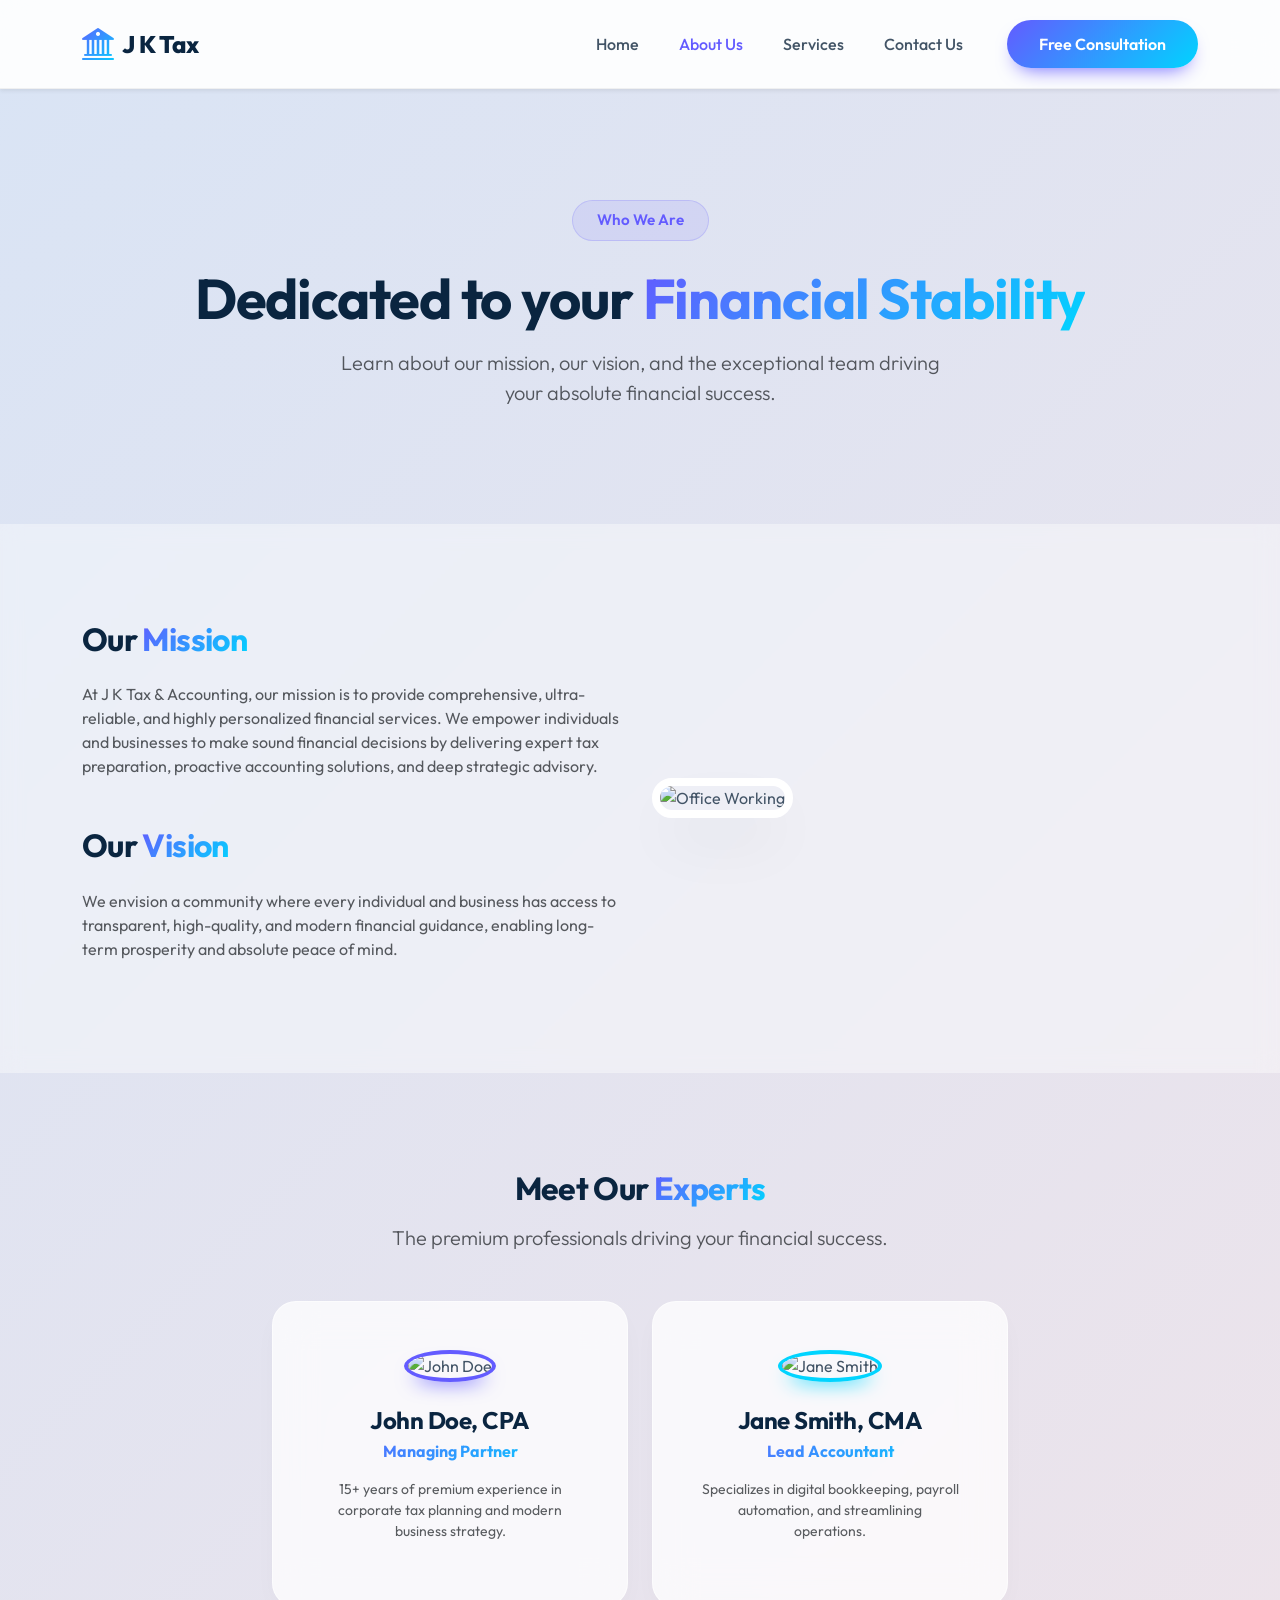
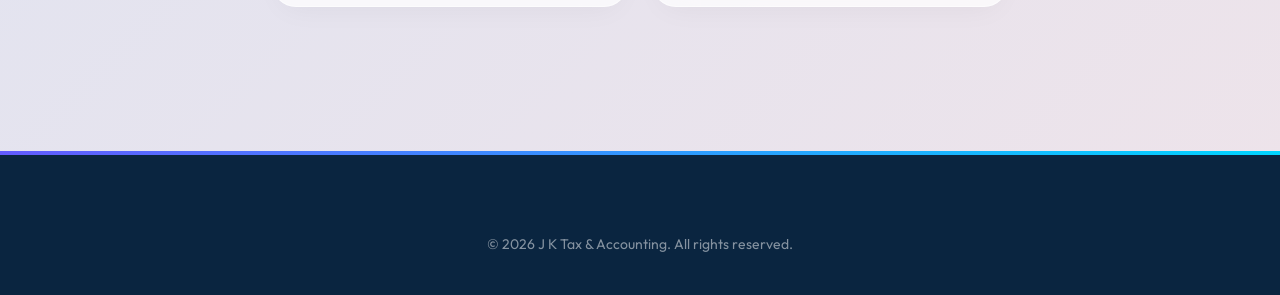
==== about.html @ d83a6be0 "Initial commit" ====
<!DOCTYPE html>
<html lang="en">

<head>
    <meta charset="UTF-8">
    <meta name="viewport" content="width=device-width, initial-scale=1.0">
    <title>About Us | J K Tax & Accounting</title>
    <link href="https://unpkg.com/aos@2.3.1/dist/aos.css" rel="stylesheet">
    <link href="https://cdn.jsdelivr.net/npm/bootstrap@5.3.2/dist/css/bootstrap.min.css" rel="stylesheet">
    <link href="https://cdn.jsdelivr.net/npm/bootstrap-icons@1.11.1/font/bootstrap-icons.css" rel="stylesheet">
    <link href="css/style.css" rel="stylesheet">
</head>

<body>

    <!-- Navbar -->
    <nav class="navbar navbar-expand-lg fixed-top shadow-sm">
        <div class="container">
            <a class="navbar-brand d-flex align-items-center" href="index.html">
                <i class="bi bi-bank2 text-gradient me-2 fs-2"></i>
                <span>J K Tax</span>
            </a>
            <button class="navbar-toggler border-0" type="button" data-bs-toggle="collapse" data-bs-target="#navbarNav">
                <span class="navbar-toggler-icon"></span>
            </button>
            <div class="collapse navbar-collapse" id="navbarNav">
                <ul class="navbar-nav ms-auto align-items-lg-center">
                    <li class="nav-item"><a class="nav-link" href="index.html">Home</a></li>
                    <li class="nav-item"><a class="nav-link active" href="about.html">About Us</a></li>
                    <li class="nav-item"><a class="nav-link" href="services.html">Services</a></li>
                    <li class="nav-item"><a class="nav-link" href="contact.html">Contact Us</a></li>
                    <li class="nav-item ms-lg-4 mt-3 mt-lg-0">
                        <a class="btn btn-premium" href="contact.html">Free Consultation</a>
                    </li>
                </ul>
            </div>
        </div>
    </nav>

    <!-- Page Header -->
    <section class="hero-section text-center">
        <div class="container" data-aos="fade-up">
            <div class="hero-badge">Who We Are</div>
            <h1 class="display-4 fw-bold mb-3">Dedicated to your <span class="text-gradient">Financial Stability</span>
            </h1>
            <p class="lead text-muted mx-auto" style="max-width: 600px;">Learn about our mission, our vision, and the
                exceptional team driving your absolute financial success.</p>
        </div>
    </section>

    <!-- Mission & Vision -->
    <section class="py-5 bg-light-premium">
        <div class="container py-5">
            <div class="row align-items-center">
                <div class="col-lg-6" data-aos="fade-right">
                    <h2 class="fw-bold mb-4">Our <span class="text-gradient">Mission</span></h2>
                    <p class="text-muted mb-5">At J K Tax & Accounting, our mission is to provide comprehensive,
                        ultra-reliable, and highly personalized financial services. We empower individuals and
                        businesses to make sound financial decisions by delivering expert tax preparation, proactive
                        accounting solutions, and deep strategic advisory.</p>

                    <h2 class="fw-bold mb-4">Our <span class="text-gradient">Vision</span></h2>
                    <p class="text-muted">We envision a community where every individual and business has access to
                        transparent, high-quality, and modern financial guidance, enabling long-term prosperity and
                        absolute peace of mind.</p>
                </div>
                <div class="col-lg-6 mt-5 mt-lg-0" data-aos="fade-left" data-aos-delay="200">
                    <img src="https://images.unsplash.com/photo-1600880292203-757bb62b4baf?ixlib=rb-4.0.3&auto=format&fit=crop&w=800&q=80"
                        alt="Office Working" class="img-fluid img-premium">
                </div>
            </div>
        </div>
    </section>

    <!-- Team Section -->
    <section class="py-5 mb-5">
        <div class="container py-5">
            <div class="text-center mb-5" data-aos="fade-up">
                <h2 class="fw-bold mb-3">Meet Our <span class="text-gradient">Experts</span></h2>
                <p class="lead text-muted">The premium professionals driving your financial success.</p>
            </div>
            <div class="row justify-content-center g-4">
                <!-- Team Member -->
                <div class="col-md-4" data-aos="fade-up" data-aos-delay="100">
                    <div class="premium-card text-center p-5">
                        <img src="https://images.unsplash.com/photo-1560250097-0b93528c311a?ixlib=rb-4.0.3&auto=format&fit=crop&w=300&q=80"
                            alt="John Doe" class="rounded-circle mx-auto mb-4"
                            style="width: 150px; height: 150px; object-fit: cover; border: 4px solid var(--accent-1); box-shadow: 0 10px 20px -10px var(--accent-1);">
                        <h4 class="fw-bold mb-1">John Doe, CPA</h4>
                        <p class="text-gradient fw-bold mb-3">Managing Partner</p>
                        <p class="text-muted small">15+ years of premium experience in corporate tax planning and modern
                            business strategy.</p>
                    </div>
                </div>
                <!-- Team Member -->
                <div class="col-md-4" data-aos="fade-up" data-aos-delay="200">
                    <div class="premium-card text-center p-5">
                        <img src="https://images.unsplash.com/photo-1573496359142-b8d87734a5a2?ixlib=rb-4.0.3&auto=format&fit=crop&w=300&q=80"
                            alt="Jane Smith" class="rounded-circle mx-auto mb-4"
                            style="width: 150px; height: 150px; object-fit: cover; border: 4px solid var(--accent-2); box-shadow: 0 10px 20px -10px var(--accent-2);">
                        <h4 class="fw-bold mb-1">Jane Smith, CMA</h4>
                        <p class="text-gradient fw-bold mb-3">Lead Accountant</p>
                        <p class="text-muted small">Specializes in digital bookkeeping, payroll automation, and
                            streamlining operations.</p>
                    </div>
                </div>
            </div>
        </div>
    </section>

    <!-- Footer -->
    <footer class="footer-premium mt-auto">
        <div class="container text-center text-white-50">
            <small>&copy; 2026 J K Tax & Accounting. All rights reserved.</small>
        </div>
    </footer>

    <!-- Scripts -->
    <script src="https://unpkg.com/aos@2.3.1/dist/aos.js"></script>
    <script src="https://cdn.jsdelivr.net/npm/bootstrap@5.3.2/dist/js/bootstrap.bundle.min.js"></script>
    <script src="js/main.js"></script>
</body>

</html>
---- css/style.css ----
@import url('https://fonts.googleapis.com/css2?family=Outfit:wght@300;400;500;600;700;800&display=swap');

:root {
    --primary: #0A2540; /* Deep navy */
    --accent-1: #635BFF; /* Stripe blurple */
    --accent-2: #00D4FF; /* Cyan */
    --bg-light: #F6F9FC;
    --text-main: #425466;
    --text-dark: #0A2540;
}

body {
    font-family: 'Outfit', sans-serif;
    color: var(--text-main);
    background: linear-gradient(-45deg, #e0c3fc, #8ec5fc, #f5e3e6, #d9e4f5);
    background-size: 400% 400%;
    animation: gradientBG 15s ease infinite;
    min-height: 100vh;
    overflow-x: hidden;
    padding-top: 80px;
}

@keyframes gradientBG {
    0% { background-position: 0% 50%; }
    50% { background-position: 100% 50%; }
    100% { background-position: 0% 50%; }
}

h1, h2, h3, h4, h5, h6 {
    color: var(--text-dark);
    font-weight: 700;
    letter-spacing: -0.02em;
}

/* Gradient Text */
.text-gradient {
    background: linear-gradient(135deg, var(--accent-1) 0%, var(--accent-2) 100%);
    -webkit-background-clip: text;
    -webkit-text-fill-color: transparent;
    background-clip: text;
}

/* Navbar */
.navbar {
    background: rgba(255, 255, 255, 0.9) !important;
    backdrop-filter: blur(20px);
    border-bottom: 1px solid rgba(0,0,0,0.05);
    transition: all 0.3s ease;
    padding: 15px 0;
}
.navbar-brand {
    font-weight: 800;
    font-size: 1.5rem;
    color: var(--primary) !important;
}
.nav-link {
    font-weight: 500;
    color: var(--text-main) !important;
    margin: 0 12px;
    transition: color 0.3s;
}
.nav-link:hover, .nav-link.active {
    color: var(--accent-1) !important;
}

/* Buttons */
.btn-premium {
    background: linear-gradient(135deg, var(--accent-1) 0%, var(--accent-2) 100%);
    color: white;
    border: none;
    border-radius: 50px;
    padding: 12px 32px;
    font-weight: 600;
    box-shadow: 0 10px 20px -10px var(--accent-1);
    transition: all 0.3s ease;
}
.btn-premium:hover {
    transform: translateY(-3px);
    box-shadow: 0 15px 25px -10px var(--accent-1);
    color: white;
}
.btn-outline-premium {
    background: transparent;
    color: var(--primary);
    border: 2px solid var(--primary);
    border-radius: 50px;
    padding: 10px 30px;
    font-weight: 600;
    transition: all 0.3s ease;
}
.btn-outline-premium:hover {
    background: var(--primary);
    color: white;
    border-color: var(--primary);
    transform: translateY(-3px);
}

/* Hero Section */
.hero-section {
    position: relative;
    padding: 120px 0 100px 0;
}
.hero-badge {
    background: rgba(99, 91, 255, 0.1);
    color: var(--accent-1);
    padding: 8px 24px;
    border-radius: 50px;
    font-weight: 600;
    font-size: 0.95rem;
    display: inline-block;
    margin-bottom: 24px;
    border: 1px solid rgba(99, 91, 255, 0.2);
}

/* Cards */
.premium-card {
    background: rgba(255, 255, 255, 0.75);
    backdrop-filter: blur(20px);
    border-radius: 24px;
    border: 1px solid rgba(255, 255, 255, 0.5);
    padding: 40px;
    transition: all 0.4s cubic-bezier(0.165, 0.84, 0.44, 1);
    box-shadow: 0 10px 30px -10px rgba(0, 0, 0, 0.05);
    height: 100%;
}
.premium-card:hover {
    transform: translateY(-12px);
    box-shadow: 0 30px 60px -15px rgba(99, 91, 255, 0.15);
    border-color: rgba(99, 91, 255, 0.3);
}
.icon-box {
    width: 65px;
    height: 65px;
    border-radius: 18px;
    background: linear-gradient(135deg, rgba(99, 91, 255, 0.1) 0%, rgba(0, 212, 255, 0.1) 100%);
    display: flex;
    align-items: center;
    justify-content: center;
    font-size: 30px;
    color: var(--accent-1);
    margin-bottom: 28px;
    transition: transform 0.3s ease;
}
.premium-card:hover .icon-box {
    transform: scale(1.1) rotate(5deg);
}
.card-link {
    color: var(--primary);
    text-decoration: none;
    font-weight: 700;
    display: inline-flex;
    align-items: center;
    margin-top: 15px;
    transition: color 0.3s ease;
}
.card-link i {
    margin-left: 8px;
    transition: transform 0.3s ease;
}
.card-link:hover {
    color: var(--accent-1);
}
.card-link:hover i {
    transform: translateX(5px);
}

/* Backgrounds */
.bg-light-premium {
    background: rgba(255, 255, 255, 0.4);
    backdrop-filter: blur(10px);
}

/* Image styling */
.img-premium {
    border-radius: 30px;
    box-shadow: 0 30px 60px -15px rgba(0,0,0,0.15);
    border: 8px solid white;
}

/* Forms */
.form-control, .form-select {
    border: 1px solid rgba(255,255,255,0.4);
    border-radius: 12px;
    padding: 12px 20px;
    transition: all 0.3s ease;
    background-color: rgba(255,255,255,0.6);
}
.form-control:focus, .form-select:focus {
    box-shadow: 0 0 0 4px rgba(99, 91, 255, 0.15);
    border-color: var(--accent-1);
    background-color: white;
}

/* Footer */
.footer-premium {
    background-color: var(--primary);
    color: white;
    padding: 80px 0 40px 0;
    position: relative;
    overflow: hidden;
}
.footer-premium::before {
    content: '';
    position: absolute;
    top: 0;
    left: 0;
    right: 0;
    height: 4px;
    background: linear-gradient(90deg, var(--accent-1), var(--accent-2));
}
.footer-premium h5 {
    color: white;
    font-size: 1.1rem;
    margin-bottom: 24px;
}
.footer-premium a {
    color: rgba(255,255,255,0.6);
    text-decoration: none;
    transition: all 0.3s ease;
    display: block;
    margin-bottom: 12px;
}
.footer-premium a:hover {
    color: white;
    transform: translateX(5px);
}
.footer-icon {
    width: 40px;
    height: 40px;
    border-radius: 50%;
    background: rgba(255,255,255,0.1);
    display: flex;
    align-items: center;
    justify-content: center;
    color: white !important;
    margin-right: 12px;
}
.footer-icon:hover {
    background: var(--accent-1);
    transform: translateY(-3px);
}
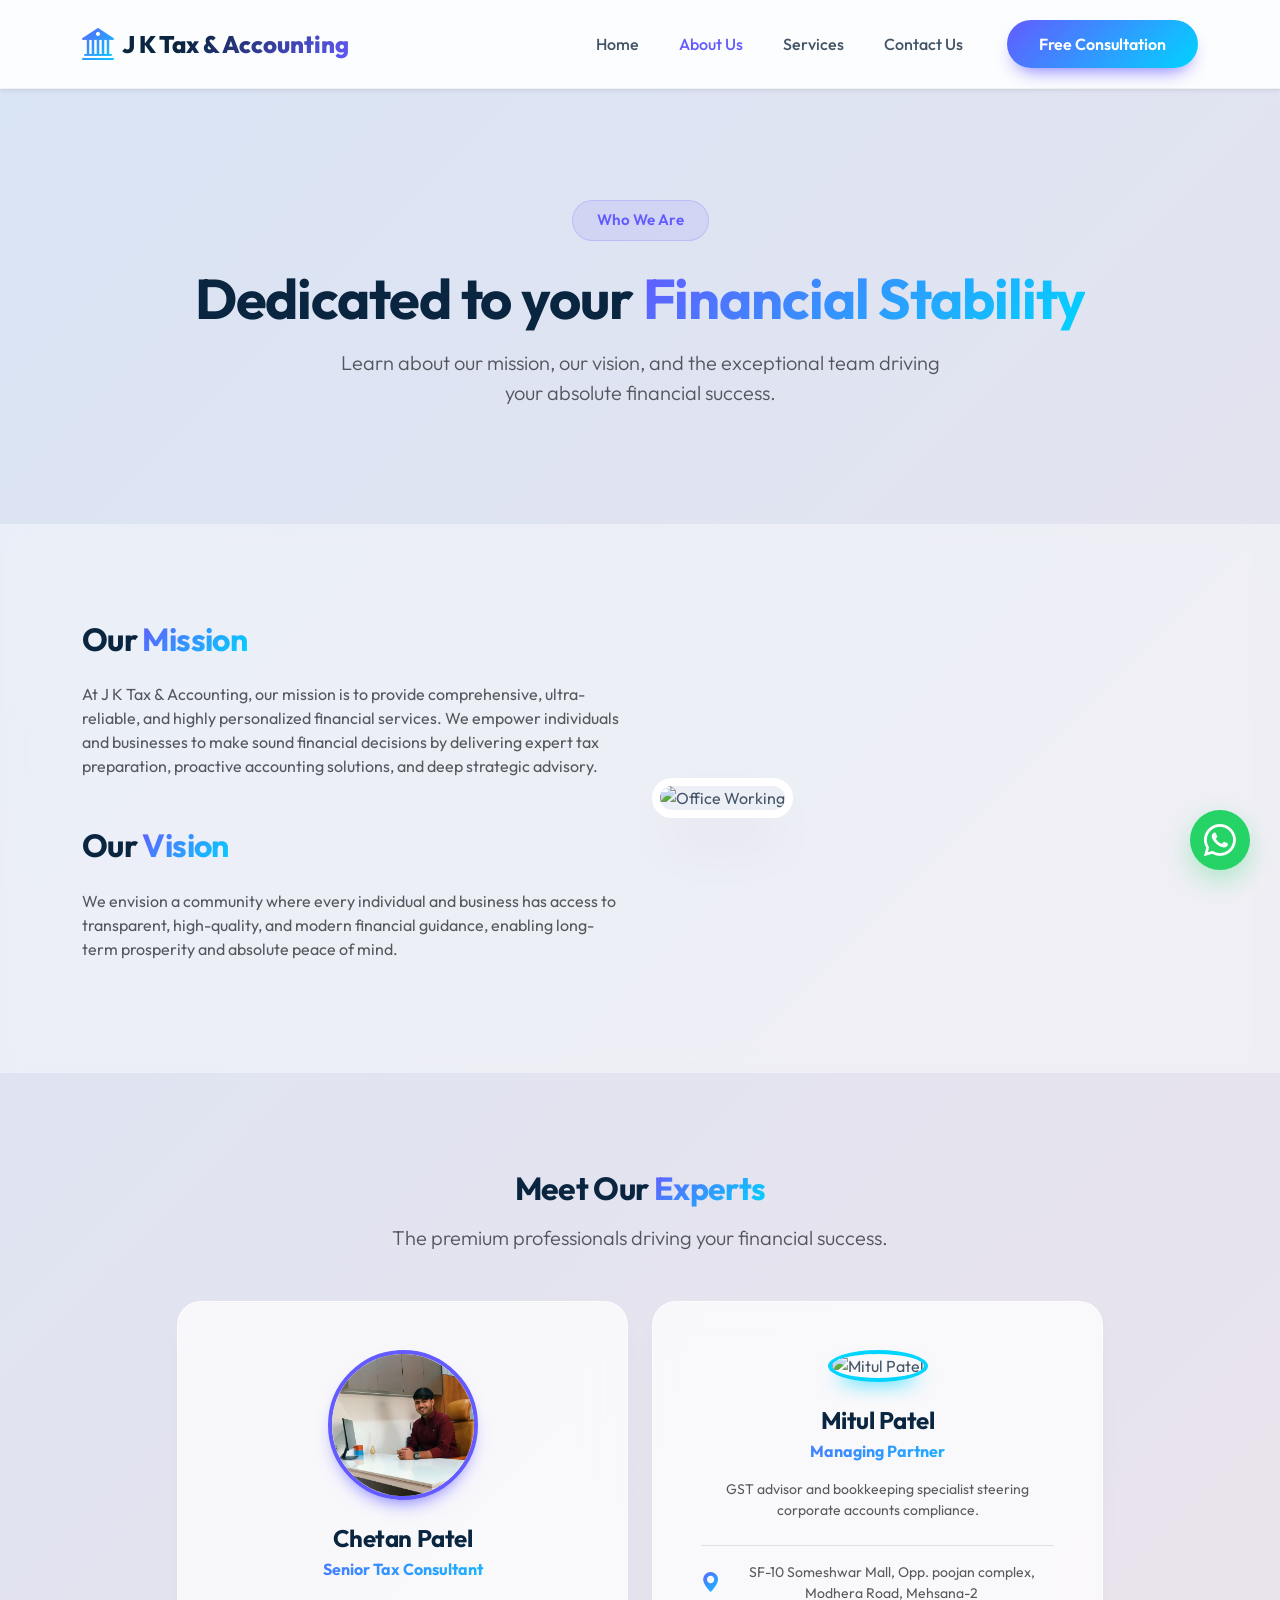
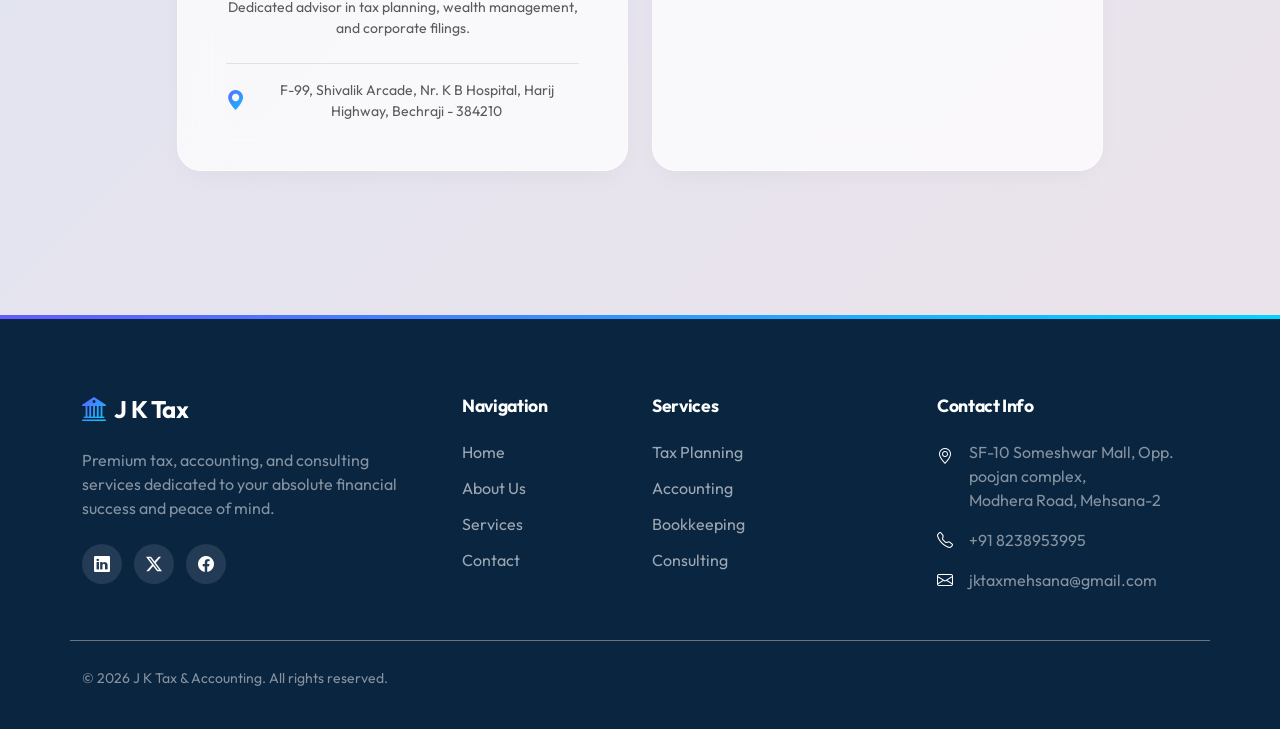
==== commit 12fbb09b: "done" ====
--- a/about.html
+++ b/about.html
@@ -8,7 +8,7 @@
     <link href="https://unpkg.com/aos@2.3.1/dist/aos.css" rel="stylesheet">
     <link href="https://cdn.jsdelivr.net/npm/bootstrap@5.3.2/dist/css/bootstrap.min.css" rel="stylesheet">
     <link href="https://cdn.jsdelivr.net/npm/bootstrap-icons@1.11.1/font/bootstrap-icons.css" rel="stylesheet">
-    <link href="css/style.css" rel="stylesheet">
+    <link href="css/style.css?v=1.0.3" rel="stylesheet">
 </head>
 
 <body>
@@ -18,7 +18,7 @@
         <div class="container">
             <a class="navbar-brand d-flex align-items-center" href="index.html">
                 <i class="bi bi-bank2 text-gradient me-2 fs-2"></i>
-                <span>J K Tax</span>
+                <span>J K Tax & Accounting</span>
             </a>
             <button class="navbar-toggler border-0" type="button" data-bs-toggle="collapse" data-bs-target="#navbarNav">
                 <span class="navbar-toggler-icon"></span>
@@ -81,27 +81,33 @@
             </div>
             <div class="row justify-content-center g-4">
                 <!-- Team Member -->
-                <div class="col-md-4" data-aos="fade-up" data-aos-delay="100">
+                <div class="col-md-5" data-aos="fade-up" data-aos-delay="100">
                     <div class="premium-card text-center p-5">
-                        <img src="https://images.unsplash.com/photo-1560250097-0b93528c311a?ixlib=rb-4.0.3&auto=format&fit=crop&w=300&q=80"
-                            alt="John Doe" class="rounded-circle mx-auto mb-4"
+                        <img src="images/chetan.jpg"
+                            alt="Chetan Patel" class="rounded-circle mx-auto mb-4"
                             style="width: 150px; height: 150px; object-fit: cover; border: 4px solid var(--accent-1); box-shadow: 0 10px 20px -10px var(--accent-1);">
-                        <h4 class="fw-bold mb-1">John Doe, CPA</h4>
-                        <p class="text-gradient fw-bold mb-3">Managing Partner</p>
-                        <p class="text-muted small">15+ years of premium experience in corporate tax planning and modern
-                            business strategy.</p>
+                        <h4 class="fw-bold mb-1">Chetan Patel</h4>
+                        <p class="text-gradient fw-bold mb-3">Senior Tax Consultant</p>
+                        <p class="text-muted small mb-4">Dedicated advisor in tax planning, wealth management, and corporate filings.</p>
+                        <div class="d-flex align-items-center justify-content-center text-muted small mt-3 pt-3 border-top">
+                            <i class="bi bi-geo-alt-fill text-gradient me-2 fs-5"></i>
+                            <span>F-99, Shivalik Arcade, Nr. K B Hospital, Harij Highway, Bechraji - 384210</span>
+                        </div>
                     </div>
                 </div>
                 <!-- Team Member -->
-                <div class="col-md-4" data-aos="fade-up" data-aos-delay="200">
+                <div class="col-md-5" data-aos="fade-up" data-aos-delay="200">
                     <div class="premium-card text-center p-5">
-                        <img src="https://images.unsplash.com/photo-1573496359142-b8d87734a5a2?ixlib=rb-4.0.3&auto=format&fit=crop&w=300&q=80"
-                            alt="Jane Smith" class="rounded-circle mx-auto mb-4"
+                        <img src="https://images.unsplash.com/photo-1519085360753-af0119f7cbe7?ixlib=rb-4.0.3&auto=format&fit=crop&w=300&q=80"
+                            alt="Mitul Patel" class="rounded-circle mx-auto mb-4"
                             style="width: 150px; height: 150px; object-fit: cover; border: 4px solid var(--accent-2); box-shadow: 0 10px 20px -10px var(--accent-2);">
-                        <h4 class="fw-bold mb-1">Jane Smith, CMA</h4>
-                        <p class="text-gradient fw-bold mb-3">Lead Accountant</p>
-                        <p class="text-muted small">Specializes in digital bookkeeping, payroll automation, and
-                            streamlining operations.</p>
+                        <h4 class="fw-bold mb-1">Mitul Patel</h4>
+                        <p class="text-gradient fw-bold mb-3">Managing Partner</p>
+                        <p class="text-muted small mb-4">GST advisor and bookkeeping specialist steering corporate accounts compliance.</p>
+                        <div class="d-flex align-items-center justify-content-center text-muted small mt-3 pt-3 border-top">
+                            <i class="bi bi-geo-alt-fill text-gradient me-2 fs-5"></i>
+                            <span>SF-10 Someshwar Mall, Opp. poojan complex, Modhera Road, Mehsana-2</span>
+                        </div>
                     </div>
                 </div>
             </div>
@@ -109,11 +115,63 @@
     </section>
 
     <!-- Footer -->
-    <footer class="footer-premium mt-auto">
-        <div class="container text-center text-white-50">
-            <small>&copy; 2026 J K Tax & Accounting. All rights reserved.</small>
+    <footer class="footer-premium">
+        <div class="container">
+            <div class="row gy-5">
+                <div class="col-lg-4 pe-lg-5">
+                    <h4 class="fw-bold text-white mb-4 d-flex align-items-center">
+                        <i class="bi bi-bank2 text-gradient me-2"></i> J K Tax
+                    </h4>
+                    <p class="text-white-50 mb-4">Premium tax, accounting, and consulting services dedicated to your
+                        absolute financial success and peace of mind.</p>
+                    <div class="d-flex">
+                        <a href="#" class="footer-icon"><i class="bi bi-linkedin"></i></a>
+                        <a href="#" class="footer-icon"><i class="bi bi-twitter-x"></i></a>
+                        <a href="#" class="footer-icon"><i class="bi bi-facebook"></i></a>
+                    </div>
+                </div>
+                <div class="col-lg-2 col-6">
+                    <h5>Navigation</h5>
+                    <a href="index.html">Home</a>
+                    <a href="about.html">About Us</a>
+                    <a href="services.html">Services</a>
+                    <a href="contact.html">Contact</a>
+                </div>
+                <div class="col-lg-3 col-6">
+                    <h5>Services</h5>
+                    <a href="services.html">Tax Planning</a>
+                    <a href="services.html">Accounting</a>
+                    <a href="services.html">Bookkeeping</a>
+                    <a href="services.html">Consulting</a>
+                </div>
+                <div class="col-lg-3">
+                    <h5>Contact Info</h5>
+                    <div class="d-flex mb-3 align-items-start text-white-50">
+                        <i class="bi bi-geo-alt me-3 mt-1 text-white"></i>
+                        <span>SF-10 Someshwar Mall, Opp. poojan complex,<br>Modhera Road, Mehsana-2</span>
+                    </div>
+                    <div class="d-flex mb-3 align-items-center text-white-50">
+                        <i class="bi bi-telephone me-3 text-white"></i>
+                        <span>+91 8238953995</span>
+                    </div>
+                    <div class="d-flex align-items-center text-white-50">
+                        <i class="bi bi-envelope me-3 text-white"></i>
+                        <span>jktaxmehsana@gmail.com</span>
+                    </div>
+                </div>
+            </div>
+            <div class="row mt-5 pt-4 border-top border-secondary">
+                <div class="col-md-6 text-center text-md-start text-white-50">
+                    <small>&copy; 2026 J K Tax & Accounting. All rights reserved.</small>
+                </div>
+            </div>
         </div>
     </footer>
+
+    <!-- Floating WhatsApp Button -->
+    <a href="https://wa.me/918238953995?text=Hello%20J%20K%20Tax%20%26%20Accounting,%20I%20would%20like%20to%20inquire%20about%20your%20services." class="whatsapp-float" target="_blank" rel="noopener noreferrer" title="Chat on WhatsApp">
+        <i class="bi bi-whatsapp"></i>
+    </a>
 
     <!-- Scripts -->
     <script src="https://unpkg.com/aos@2.3.1/dist/aos.js"></script>
--- a/css/style.css
+++ b/css/style.css
@@ -224,18 +224,246 @@
     color: white;
     transform: translateX(5px);
 }
-.footer-icon {
+.footer-premium a.footer-icon {
     width: 40px;
     height: 40px;
     border-radius: 50%;
     background: rgba(255,255,255,0.1);
-    display: flex;
+    display: inline-flex;
     align-items: center;
     justify-content: center;
     color: white !important;
     margin-right: 12px;
-}
-.footer-icon:hover {
+    margin-bottom: 0;
+}
+.footer-premium a.footer-icon:hover {
     background: var(--accent-1);
     transform: translateY(-3px);
-}
+    color: white !important;
+}
+
+/* Modern Service Cards */
+.modern-service-card {
+    position: relative;
+    background: rgba(255, 255, 255, 0.7);
+    backdrop-filter: blur(20px);
+    border-radius: 24px;
+    border: 1px solid rgba(255, 255, 255, 0.5);
+    padding: 40px;
+    transition: all 0.4s cubic-bezier(0.165, 0.84, 0.44, 1);
+    box-shadow: 0 10px 40px -15px rgba(0, 0, 0, 0.05);
+    height: 100%;
+    overflow: hidden;
+    display: flex;
+    flex-direction: column;
+    z-index: 1;
+}
+.modern-service-card::after {
+    content: '';
+    position: absolute;
+    top: 0;
+    left: 0;
+    width: 100%;
+    height: 4px;
+    background: linear-gradient(90deg, var(--accent-1), var(--accent-2));
+    transform: scaleX(0);
+    transform-origin: left;
+    transition: transform 0.4s ease;
+}
+.modern-service-card::before {
+    content: '';
+    position: absolute;
+    bottom: -50px;
+    right: -50px;
+    width: 150px;
+    height: 150px;
+    background: radial-gradient(circle, rgba(0, 214, 255, 0.15) 0%, rgba(0, 214, 255, 0) 70%);
+    border-radius: 50%;
+    opacity: 0;
+    transition: opacity 0.4s ease, transform 0.4s ease;
+    z-index: -1;
+}
+.modern-service-card:hover {
+    transform: translateY(-8px);
+    box-shadow: 0 20px 40px -10px rgba(99, 91, 255, 0.15);
+    border-color: rgba(99, 91, 255, 0.25);
+    background: rgba(255, 255, 255, 0.88);
+}
+.modern-service-card:hover::after {
+    transform: scaleX(1);
+}
+.modern-service-card:hover::before {
+    opacity: 1;
+    transform: scale(1.2);
+}
+.modern-icon-box {
+    width: 60px;
+    height: 60px;
+    border-radius: 16px;
+    background: linear-gradient(135deg, var(--accent-1) 0%, var(--accent-2) 100%);
+    display: flex;
+    align-items: center;
+    justify-content: center;
+    font-size: 26px;
+    color: white;
+    box-shadow: 0 8px 16px -4px rgba(99, 91, 255, 0.3);
+    transition: all 0.4s cubic-bezier(0.175, 0.885, 0.32, 1.275);
+    flex-shrink: 0;
+}
+.modern-service-card .modern-icon-box {
+    margin-bottom: 24px;
+}
+.modern-service-card.d-flex .modern-icon-box {
+    margin-bottom: 0;
+}
+.modern-service-card:hover .modern-icon-box {
+    transform: scale(1.1) rotate(5deg);
+    box-shadow: 0 12px 24px -4px rgba(99, 91, 255, 0.5);
+}
+.modern-service-card h3, .modern-service-card h4 {
+    font-weight: 700;
+    transition: color 0.3s ease;
+}
+.modern-service-card:hover h3, .modern-service-card:hover h4 {
+    color: var(--accent-1);
+}
+.modern-service-card p.text-muted {
+    font-size: 0.95rem;
+    line-height: 1.6;
+}
+.modern-service-card .card-link {
+    margin-top: auto;
+    padding-top: 15px;
+}
+
+/* Navbar Brand Name Gradient */
+.navbar-brand span {
+    background: linear-gradient(135deg, var(--primary) 30%, var(--accent-1) 100%);
+    -webkit-background-clip: text;
+    -webkit-text-fill-color: transparent;
+    background-clip: text;
+    font-weight: 800;
+}
+
+/* Floating WhatsApp Button */
+.whatsapp-float {
+    position: fixed;
+    bottom: 30px;
+    right: 30px;
+    width: 60px;
+    height: 60px;
+    background-color: #25d366;
+    color: white !important;
+    border-radius: 50%;
+    text-align: center;
+    font-size: 32px;
+    box-shadow: 0 10px 25px rgba(37, 211, 102, 0.3);
+    z-index: 9999;
+    display: flex;
+    align-items: center;
+    justify-content: center;
+    transition: all 0.3s ease;
+    text-decoration: none;
+    animation: whatsapp-pulse 2s infinite;
+}
+.whatsapp-float:hover {
+    transform: scale(1.1) translateY(-5px);
+    box-shadow: 0 15px 30px rgba(37, 211, 102, 0.5);
+    background-color: #128c7e;
+}
+@keyframes whatsapp-pulse {
+    0% {
+        box-shadow: 0 0 0 0 rgba(37, 211, 102, 0.7);
+    }
+    70% {
+        box-shadow: 0 0 0 15px rgba(37, 211, 102, 0);
+    }
+    100% {
+        box-shadow: 0 0 0 0 rgba(37, 211, 102, 0);
+    }
+}
+
+/* Timeline Process Cards */
+.step-card {
+    position: relative;
+    background: rgba(255, 255, 255, 0.6);
+    backdrop-filter: blur(15px);
+    border-radius: 20px;
+    border: 1px solid rgba(255, 255, 255, 0.4);
+    padding: 30px 20px;
+    transition: all 0.3s ease;
+    height: 100%;
+}
+.step-card:hover {
+    transform: translateY(-5px);
+    box-shadow: 0 15px 30px rgba(0, 0, 0, 0.05);
+    border-color: rgba(99, 91, 255, 0.15);
+}
+.step-number {
+    font-size: 3rem;
+    font-weight: 800;
+    line-height: 1;
+    margin-bottom: 10px;
+    opacity: 0.85;
+}
+.step-icon-box {
+    width: 50px;
+    height: 50px;
+    border-radius: 12px;
+    background: linear-gradient(135deg, rgba(99, 91, 255, 0.1) 0%, rgba(0, 212, 255, 0.1) 100%);
+    display: inline-flex;
+    align-items: center;
+    justify-content: center;
+    font-size: 22px;
+    color: var(--accent-1);
+    margin-bottom: 20px;
+    transition: all 0.3s ease;
+}
+.step-card:hover .step-icon-box {
+    background: linear-gradient(135deg, var(--accent-1) 0%, var(--accent-2) 100%);
+    color: white;
+}
+
+/* Testimonial Section */
+.testimonial-card {
+    background: rgba(255, 255, 255, 0.7);
+    backdrop-filter: blur(20px);
+    border-radius: 24px;
+    border: 1px solid rgba(255, 255, 255, 0.5);
+    box-shadow: 0 10px 30px rgba(0, 0, 0, 0.03);
+}
+.carousel-control-prev-icon, .carousel-control-next-icon {
+    background-size: 40%;
+    filter: invert(1);
+}
+
+/* FAQ Accordion */
+.premium-faq .accordion-item {
+    background: rgba(255, 255, 255, 0.6);
+    backdrop-filter: blur(15px);
+    border-radius: 16px !important;
+    border: 1px solid rgba(255, 255, 255, 0.4);
+    overflow: hidden;
+    box-shadow: 0 5px 15px rgba(0, 0, 0, 0.01);
+}
+.premium-faq .accordion-button {
+    background: transparent;
+    color: var(--primary);
+    padding: 22px 25px;
+    font-size: 1.05rem;
+    border: none;
+    box-shadow: none;
+    transition: all 0.3s ease;
+}
+.premium-faq .accordion-button:not(.collapsed) {
+    background: linear-gradient(90deg, rgba(99, 91, 255, 0.05), rgba(0, 212, 255, 0.05));
+    color: var(--accent-1);
+}
+.premium-faq .accordion-body {
+    padding: 20px 25px 25px 25px;
+    background: transparent;
+    font-size: 0.95rem;
+    line-height: 1.6;
+}
+
+
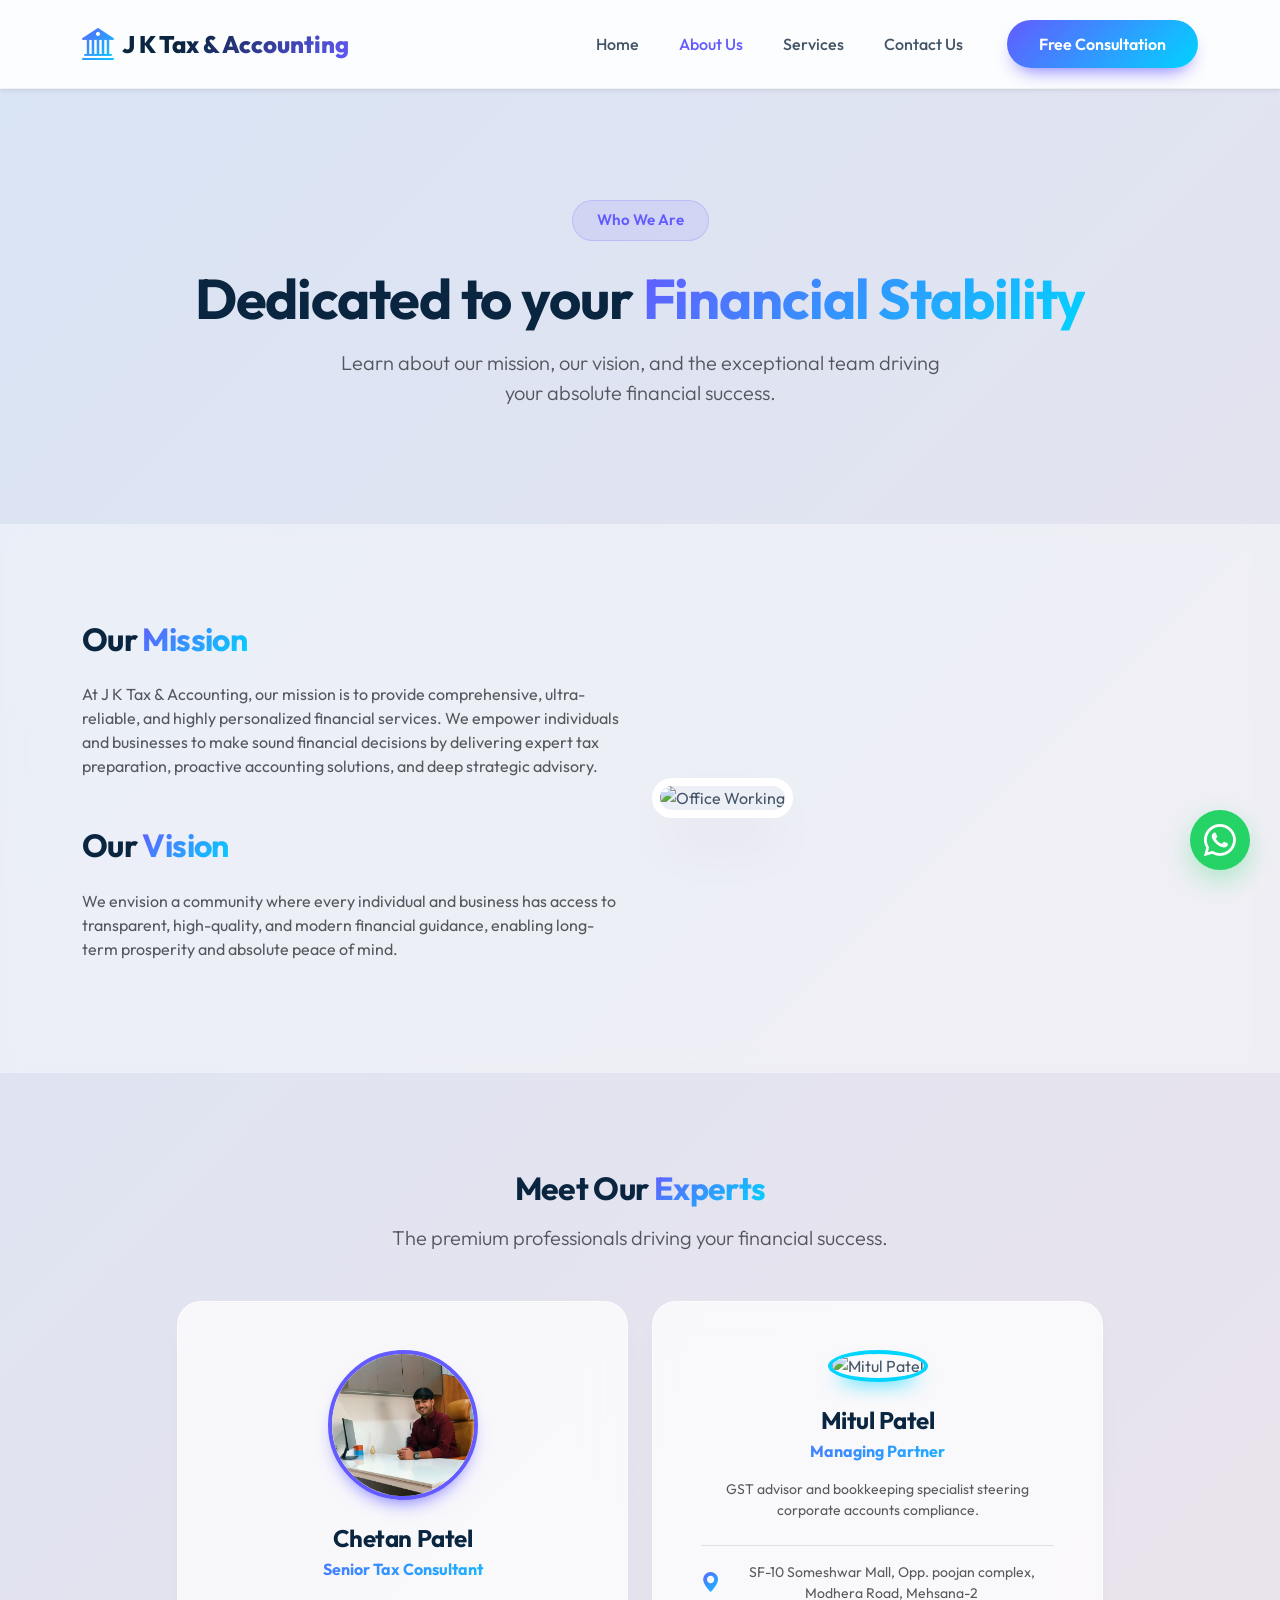
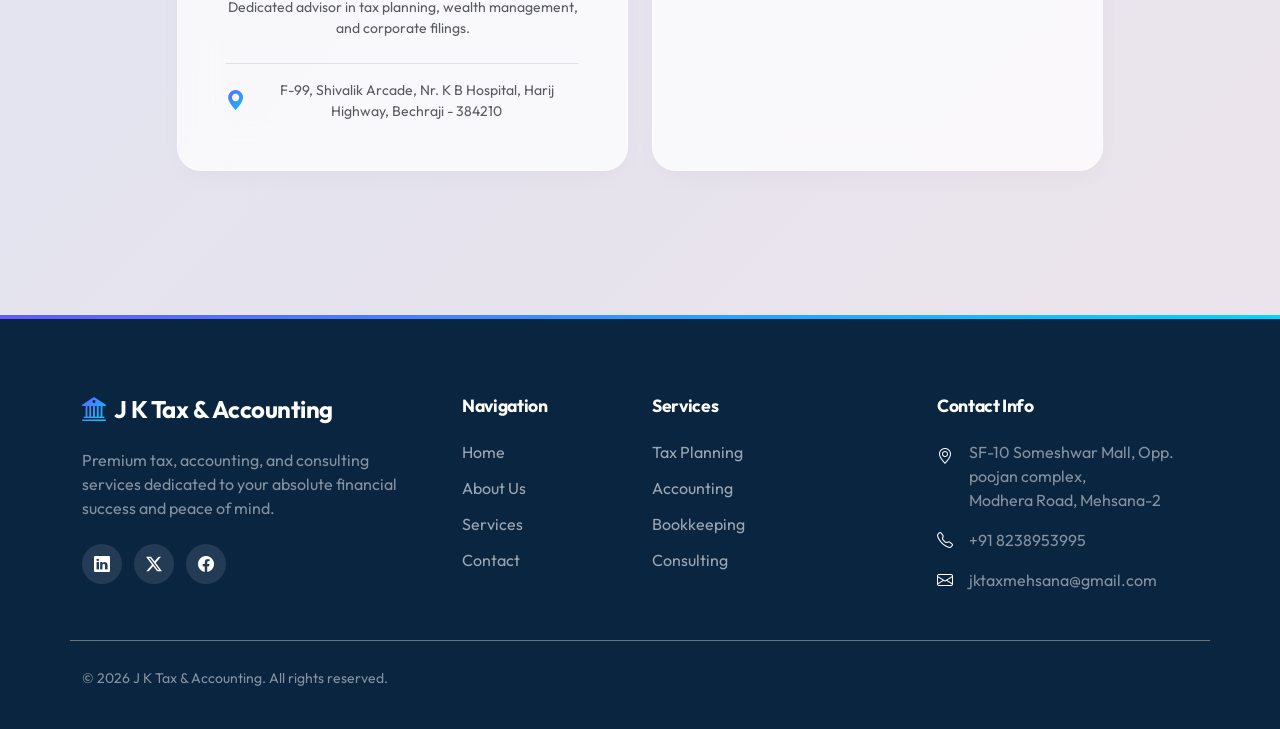
==== commit 4df2a1e2: "ok" ====
--- a/about.html
+++ b/about.html
@@ -120,7 +120,7 @@
             <div class="row gy-5">
                 <div class="col-lg-4 pe-lg-5">
                     <h4 class="fw-bold text-white mb-4 d-flex align-items-center">
-                        <i class="bi bi-bank2 text-gradient me-2"></i> J K Tax
+                        <i class="bi bi-bank2 text-gradient me-2"></i> J K Tax & Accounting
                     </h4>
                     <p class="text-white-50 mb-4">Premium tax, accounting, and consulting services dedicated to your
                         absolute financial success and peace of mind.</p>
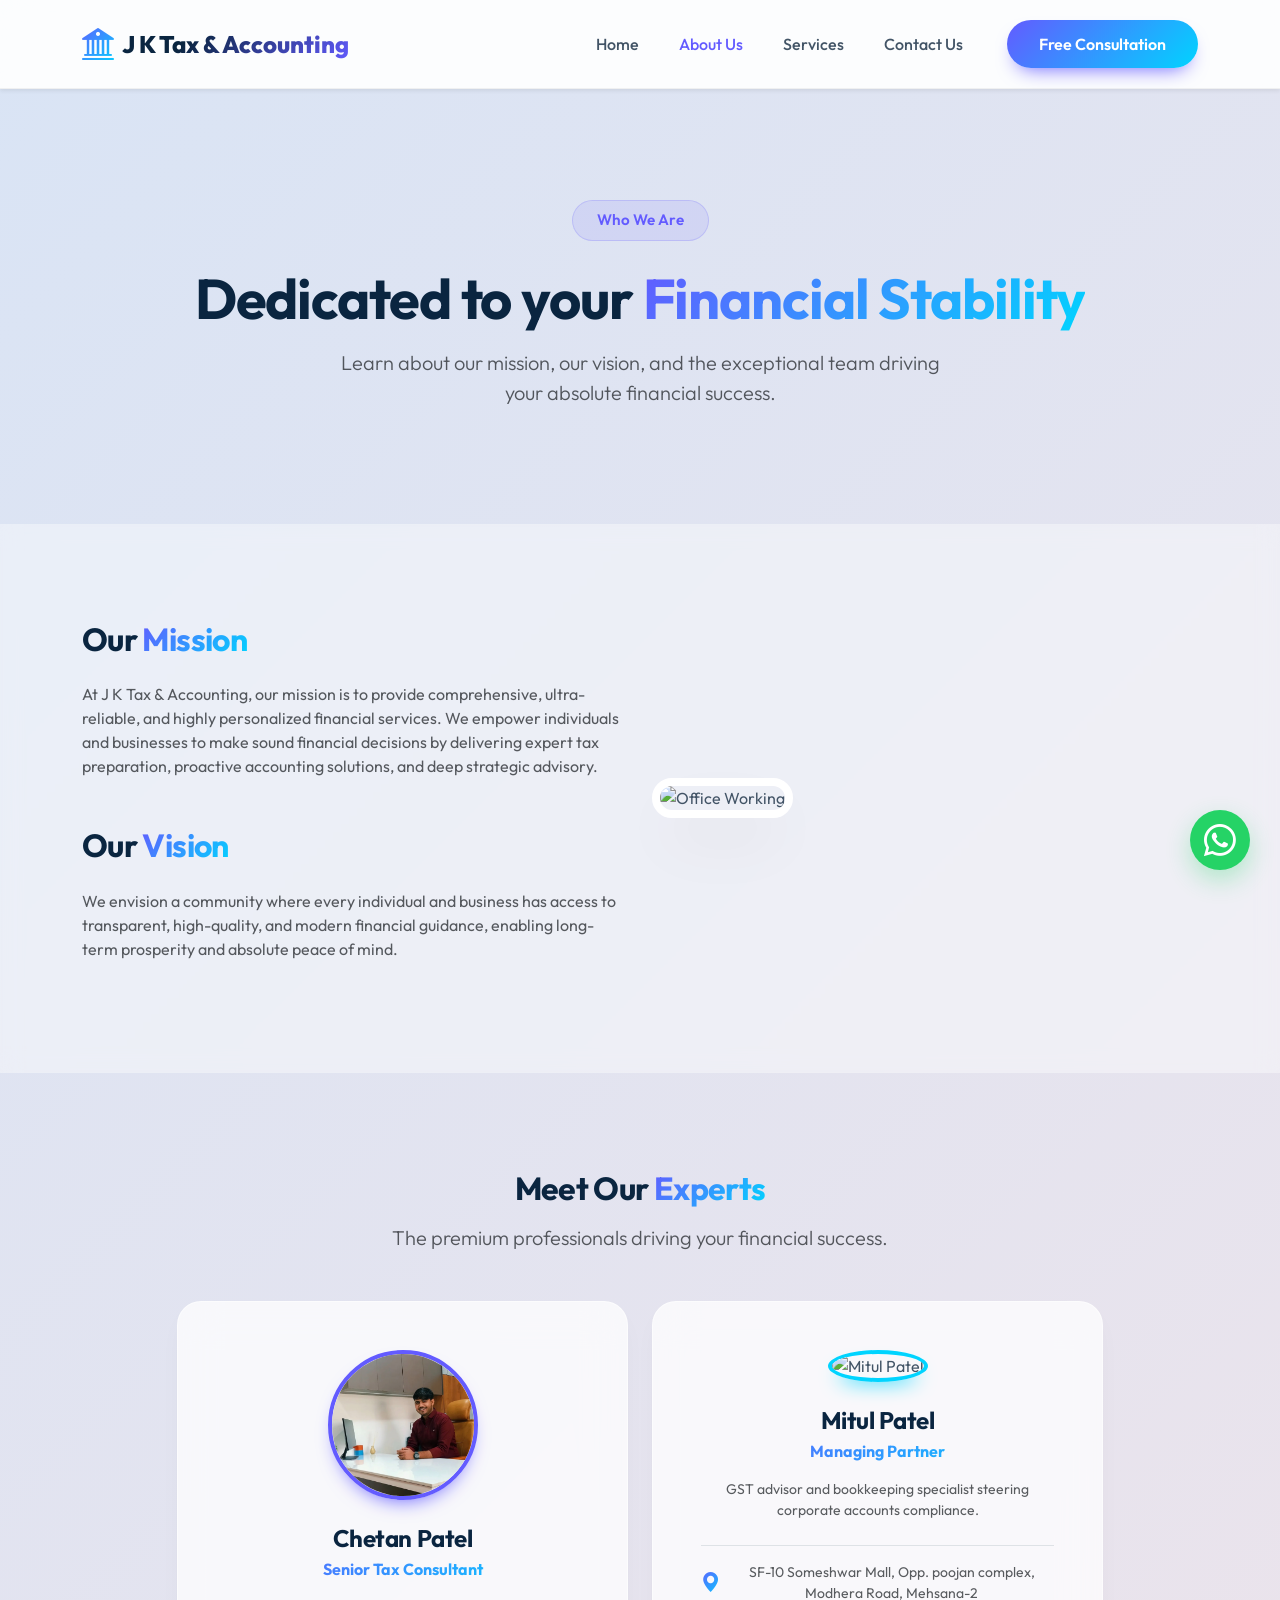
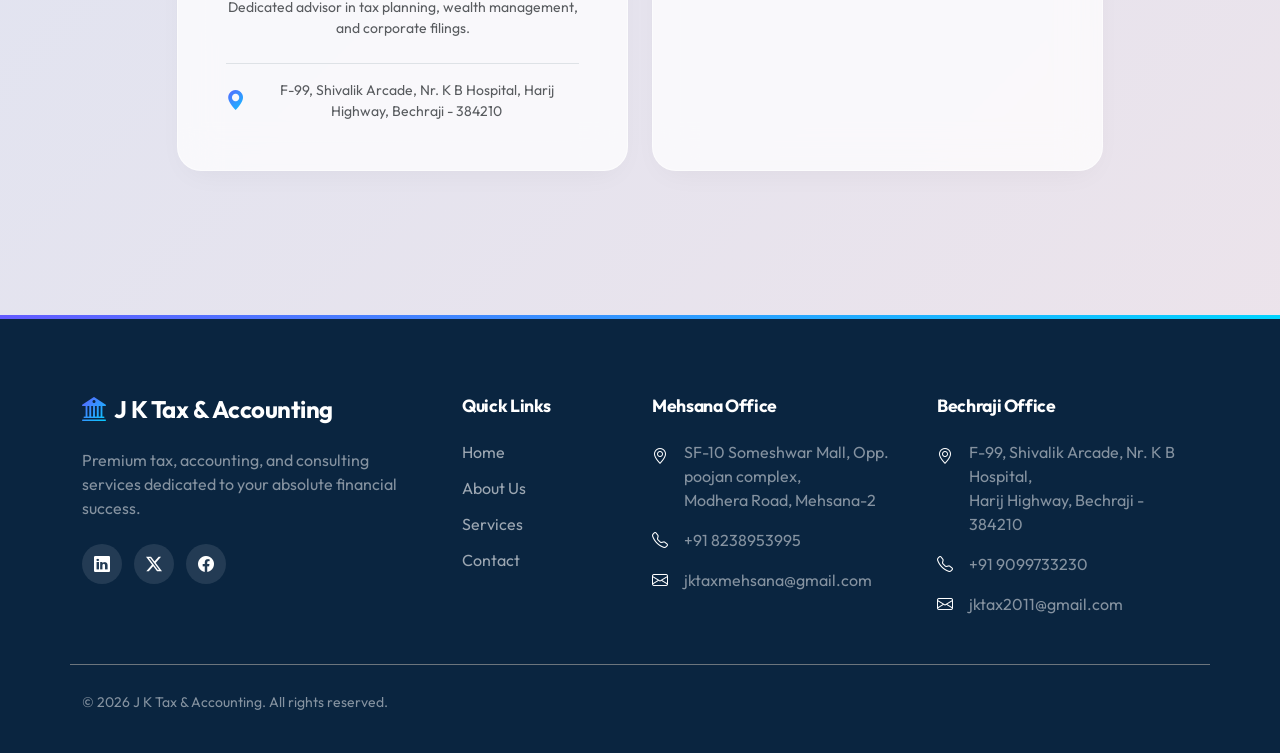
==== commit cd4c3162: "done" ====
--- a/about.html
+++ b/about.html
@@ -118,12 +118,11 @@
     <footer class="footer-premium">
         <div class="container">
             <div class="row gy-5">
-                <div class="col-lg-4 pe-lg-5">
+                <div class="col-lg-4 pe-lg-4">
                     <h4 class="fw-bold text-white mb-4 d-flex align-items-center">
                         <i class="bi bi-bank2 text-gradient me-2"></i> J K Tax & Accounting
                     </h4>
-                    <p class="text-white-50 mb-4">Premium tax, accounting, and consulting services dedicated to your
-                        absolute financial success and peace of mind.</p>
+                    <p class="text-white-50 mb-4">Premium tax, accounting, and consulting services dedicated to your absolute financial success.</p>
                     <div class="d-flex">
                         <a href="#" class="footer-icon"><i class="bi bi-linkedin"></i></a>
                         <a href="#" class="footer-icon"><i class="bi bi-twitter-x"></i></a>
@@ -131,21 +130,14 @@
                     </div>
                 </div>
                 <div class="col-lg-2 col-6">
-                    <h5>Navigation</h5>
+                    <h5>Quick Links</h5>
                     <a href="index.html">Home</a>
                     <a href="about.html">About Us</a>
                     <a href="services.html">Services</a>
                     <a href="contact.html">Contact</a>
                 </div>
-                <div class="col-lg-3 col-6">
-                    <h5>Services</h5>
-                    <a href="services.html">Tax Planning</a>
-                    <a href="services.html">Accounting</a>
-                    <a href="services.html">Bookkeeping</a>
-                    <a href="services.html">Consulting</a>
-                </div>
-                <div class="col-lg-3">
-                    <h5>Contact Info</h5>
+                <div class="col-lg-3 col-12 mb-4 mb-lg-0">
+                    <h5>Mehsana Office</h5>
                     <div class="d-flex mb-3 align-items-start text-white-50">
                         <i class="bi bi-geo-alt me-3 mt-1 text-white"></i>
                         <span>SF-10 Someshwar Mall, Opp. poojan complex,<br>Modhera Road, Mehsana-2</span>
@@ -157,6 +149,21 @@
                     <div class="d-flex align-items-center text-white-50">
                         <i class="bi bi-envelope me-3 text-white"></i>
                         <span>jktaxmehsana@gmail.com</span>
+                    </div>
+                </div>
+                <div class="col-lg-3 col-12">
+                    <h5>Bechraji Office</h5>
+                    <div class="d-flex mb-3 align-items-start text-white-50">
+                        <i class="bi bi-geo-alt me-3 mt-1 text-white"></i>
+                        <span>F-99, Shivalik Arcade, Nr. K B Hospital,<br>Harij Highway, Bechraji - 384210</span>
+                    </div>
+                    <div class="d-flex mb-3 align-items-center text-white-50">
+                        <i class="bi bi-telephone me-3 text-white"></i>
+                        <span>+91 9099733230</span>
+                    </div>
+                    <div class="d-flex align-items-center text-white-50">
+                        <i class="bi bi-envelope me-3 text-white"></i>
+                        <span>jktax2011@gmail.com</span>
                     </div>
                 </div>
             </div>
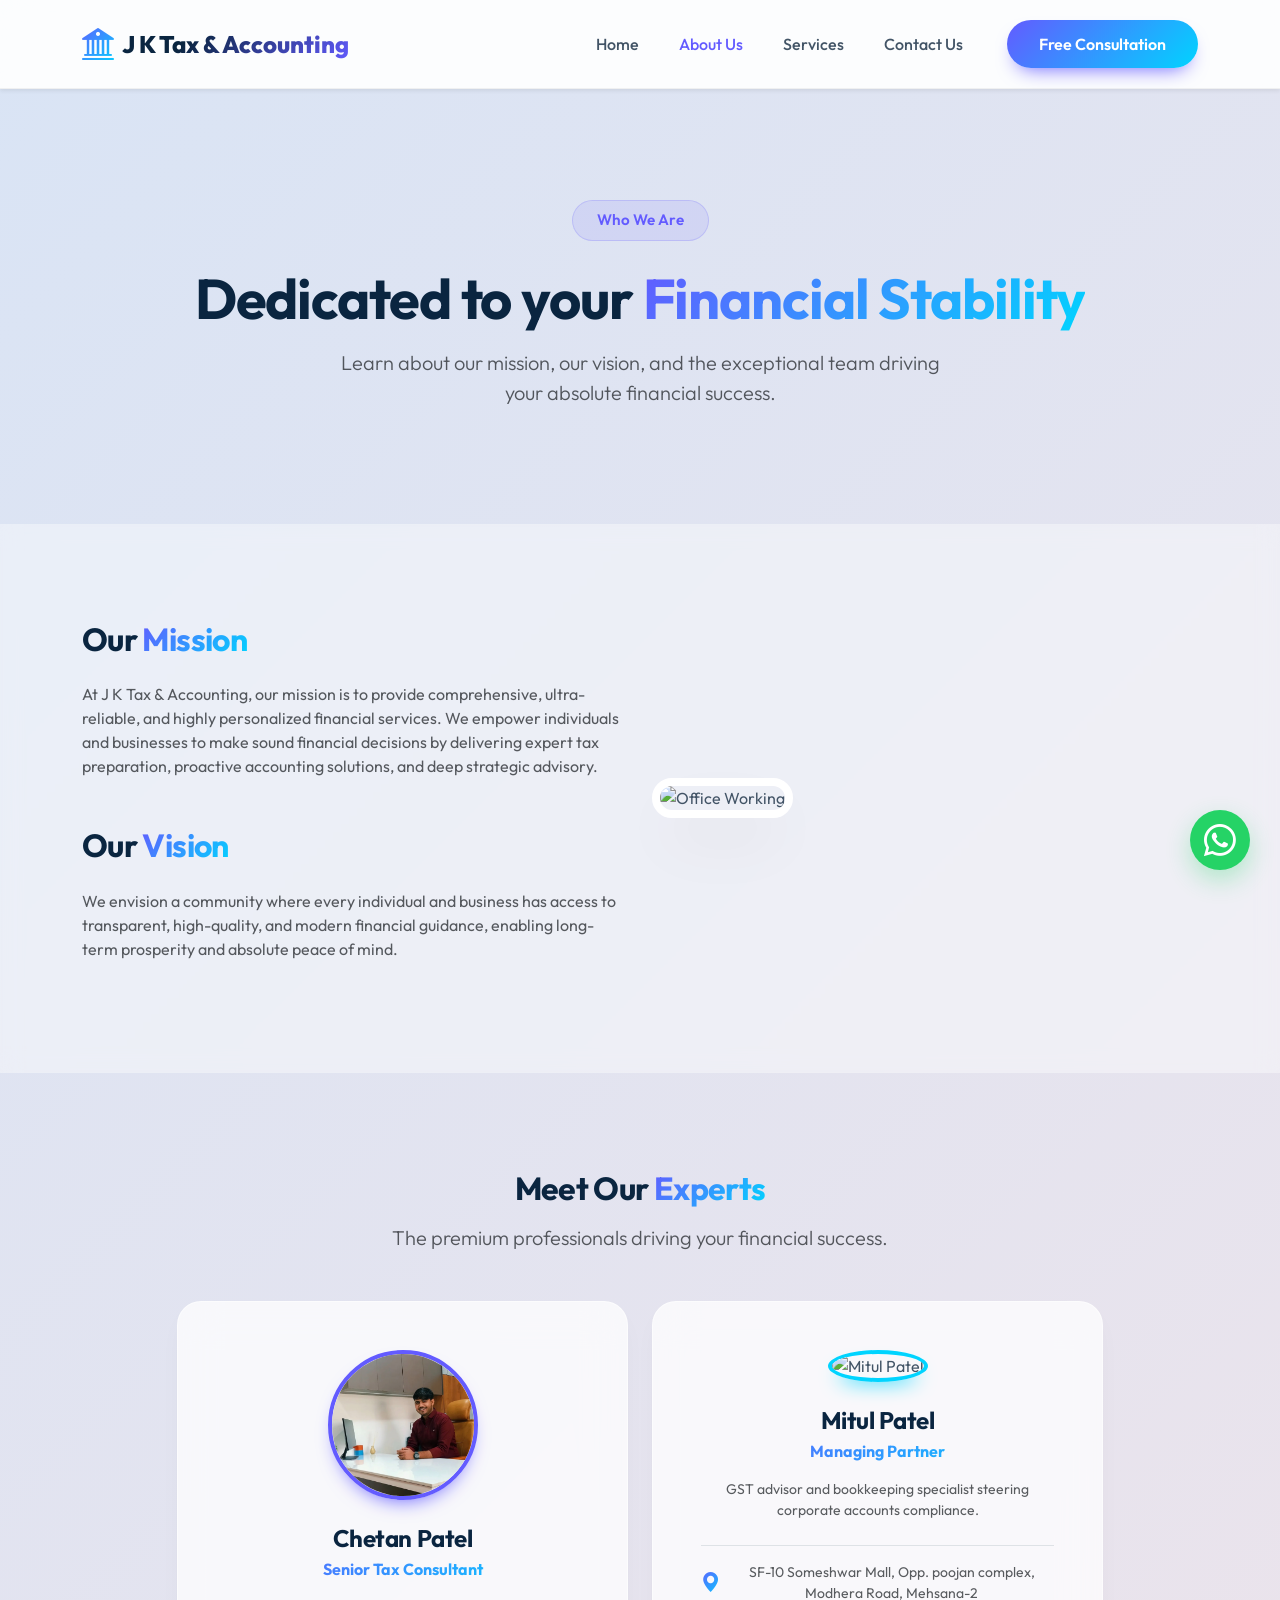
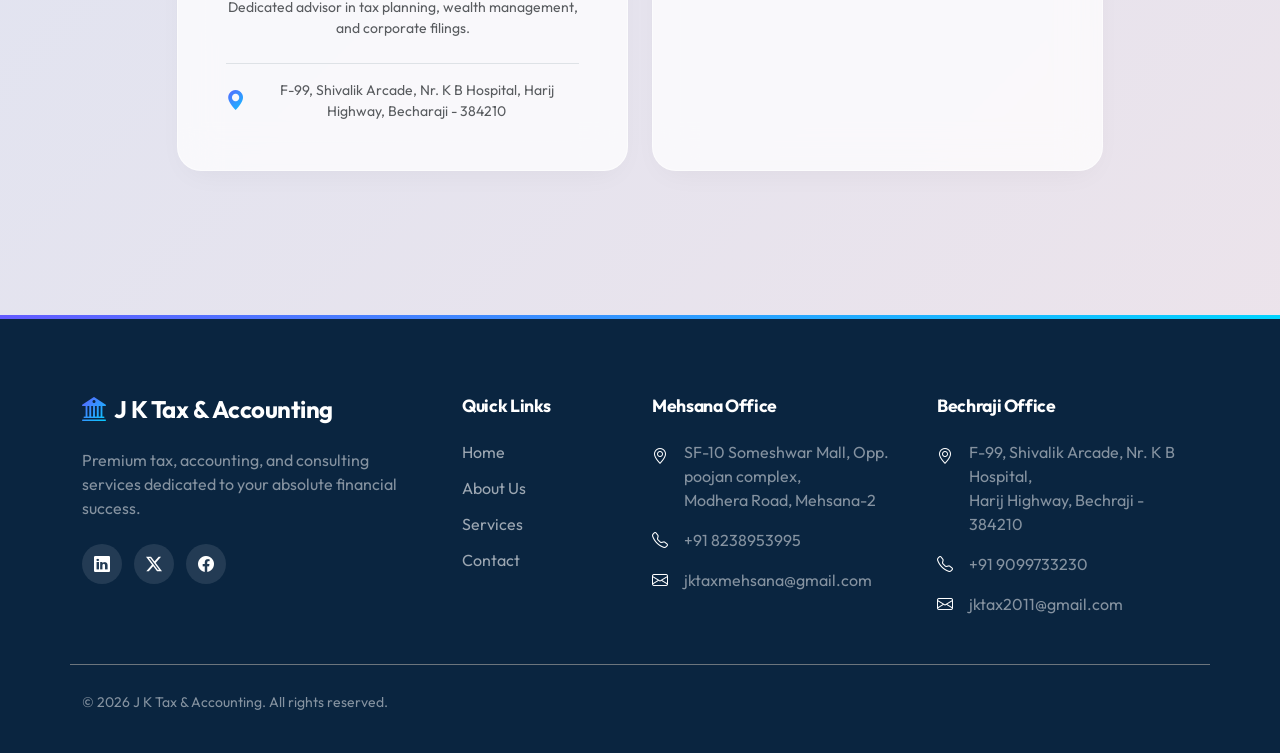
==== commit edcd7933: "ok" ====
--- a/about.html
+++ b/about.html
@@ -91,7 +91,7 @@
                         <p class="text-muted small mb-4">Dedicated advisor in tax planning, wealth management, and corporate filings.</p>
                         <div class="d-flex align-items-center justify-content-center text-muted small mt-3 pt-3 border-top">
                             <i class="bi bi-geo-alt-fill text-gradient me-2 fs-5"></i>
-                            <span>F-99, Shivalik Arcade, Nr. K B Hospital, Harij Highway, Bechraji - 384210</span>
+                            <span>F-99, Shivalik Arcade, Nr. K B Hospital, Harij Highway, Becharaji - 384210</span>
                         </div>
                     </div>
                 </div>
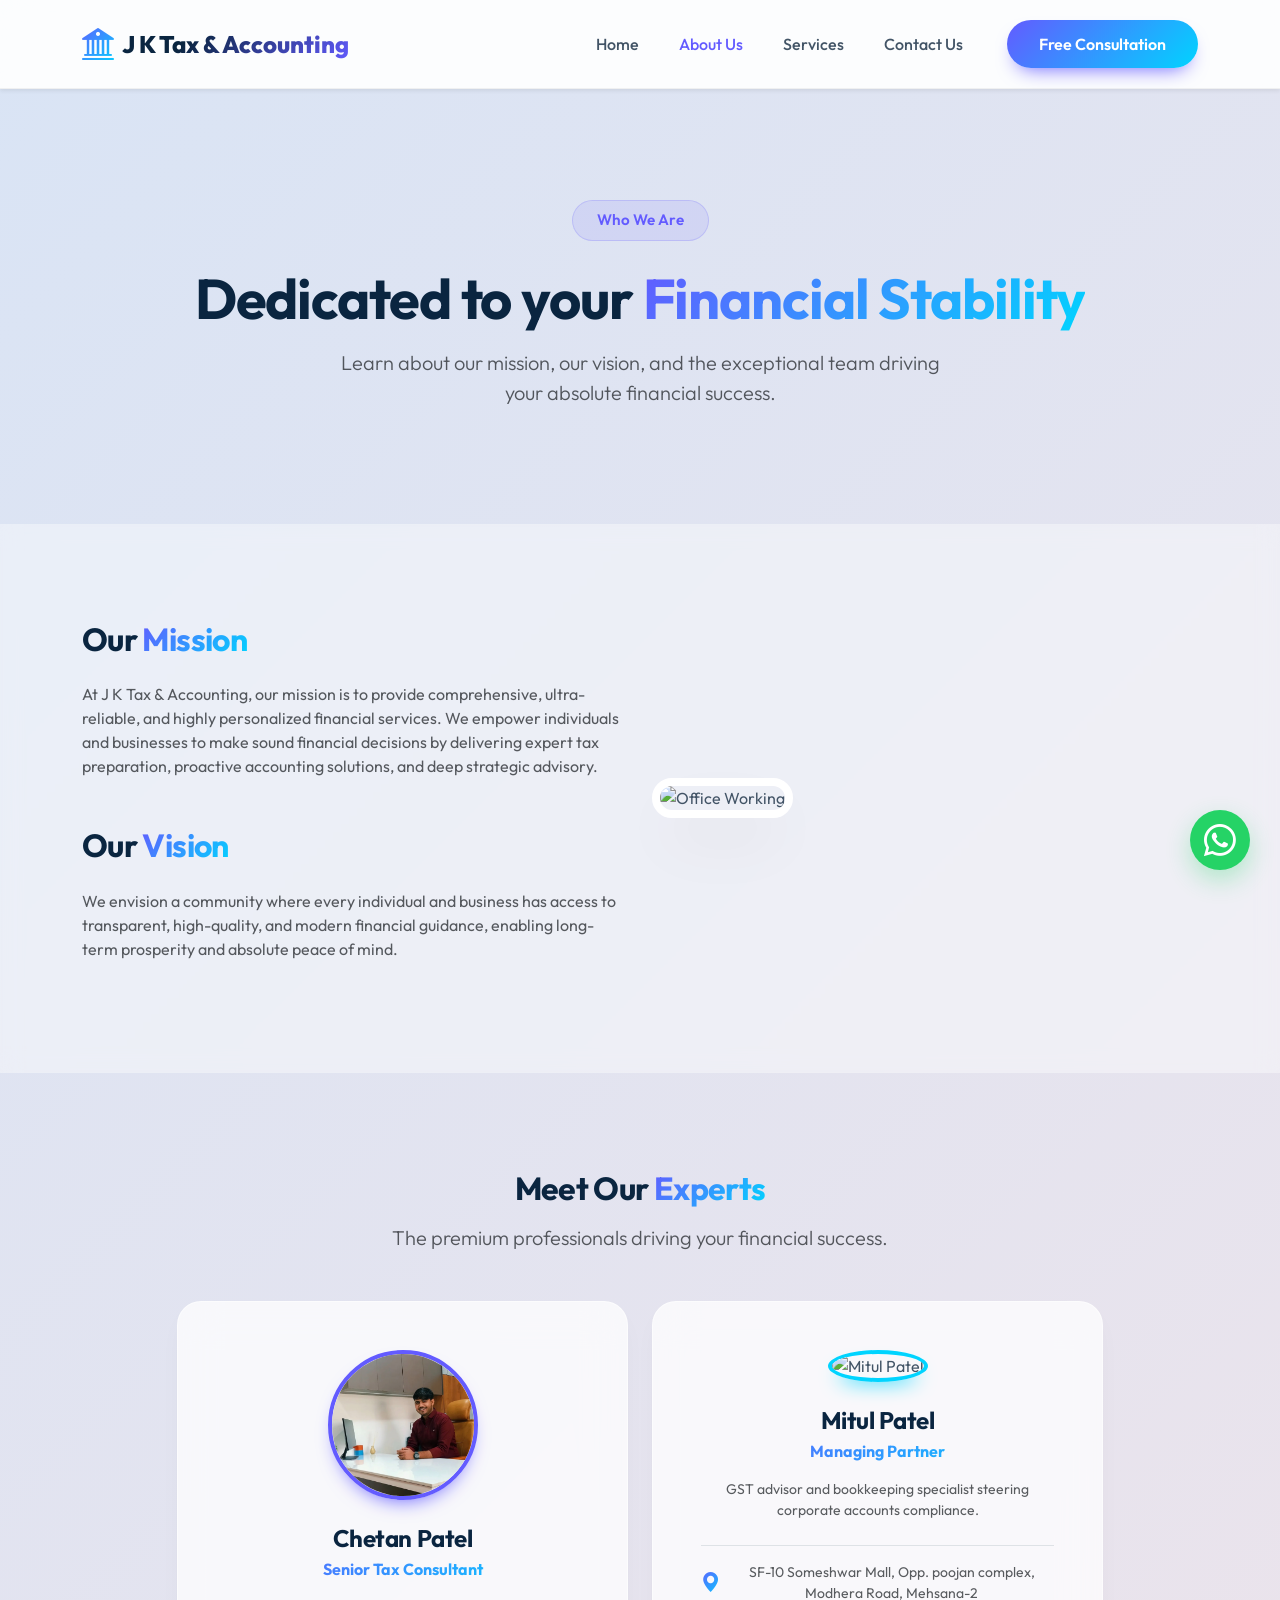
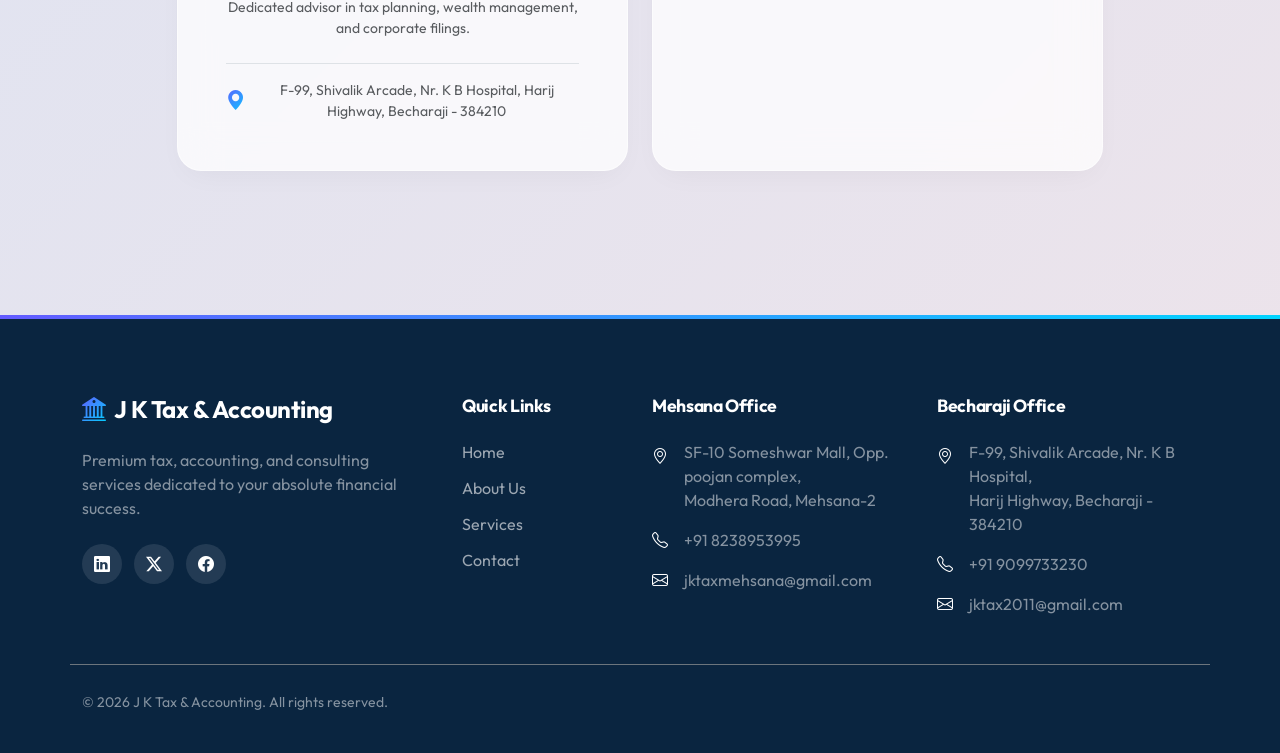
==== commit 7d56fc2f: "done" ====
--- a/about.html
+++ b/about.html
@@ -152,10 +152,10 @@
                     </div>
                 </div>
                 <div class="col-lg-3 col-12">
-                    <h5>Bechraji Office</h5>
+                    <h5>Becharaji Office</h5>
                     <div class="d-flex mb-3 align-items-start text-white-50">
                         <i class="bi bi-geo-alt me-3 mt-1 text-white"></i>
-                        <span>F-99, Shivalik Arcade, Nr. K B Hospital,<br>Harij Highway, Bechraji - 384210</span>
+                        <span>F-99, Shivalik Arcade, Nr. K B Hospital,<br>Harij Highway, Becharaji - 384210</span>
                     </div>
                     <div class="d-flex mb-3 align-items-center text-white-50">
                         <i class="bi bi-telephone me-3 text-white"></i>
